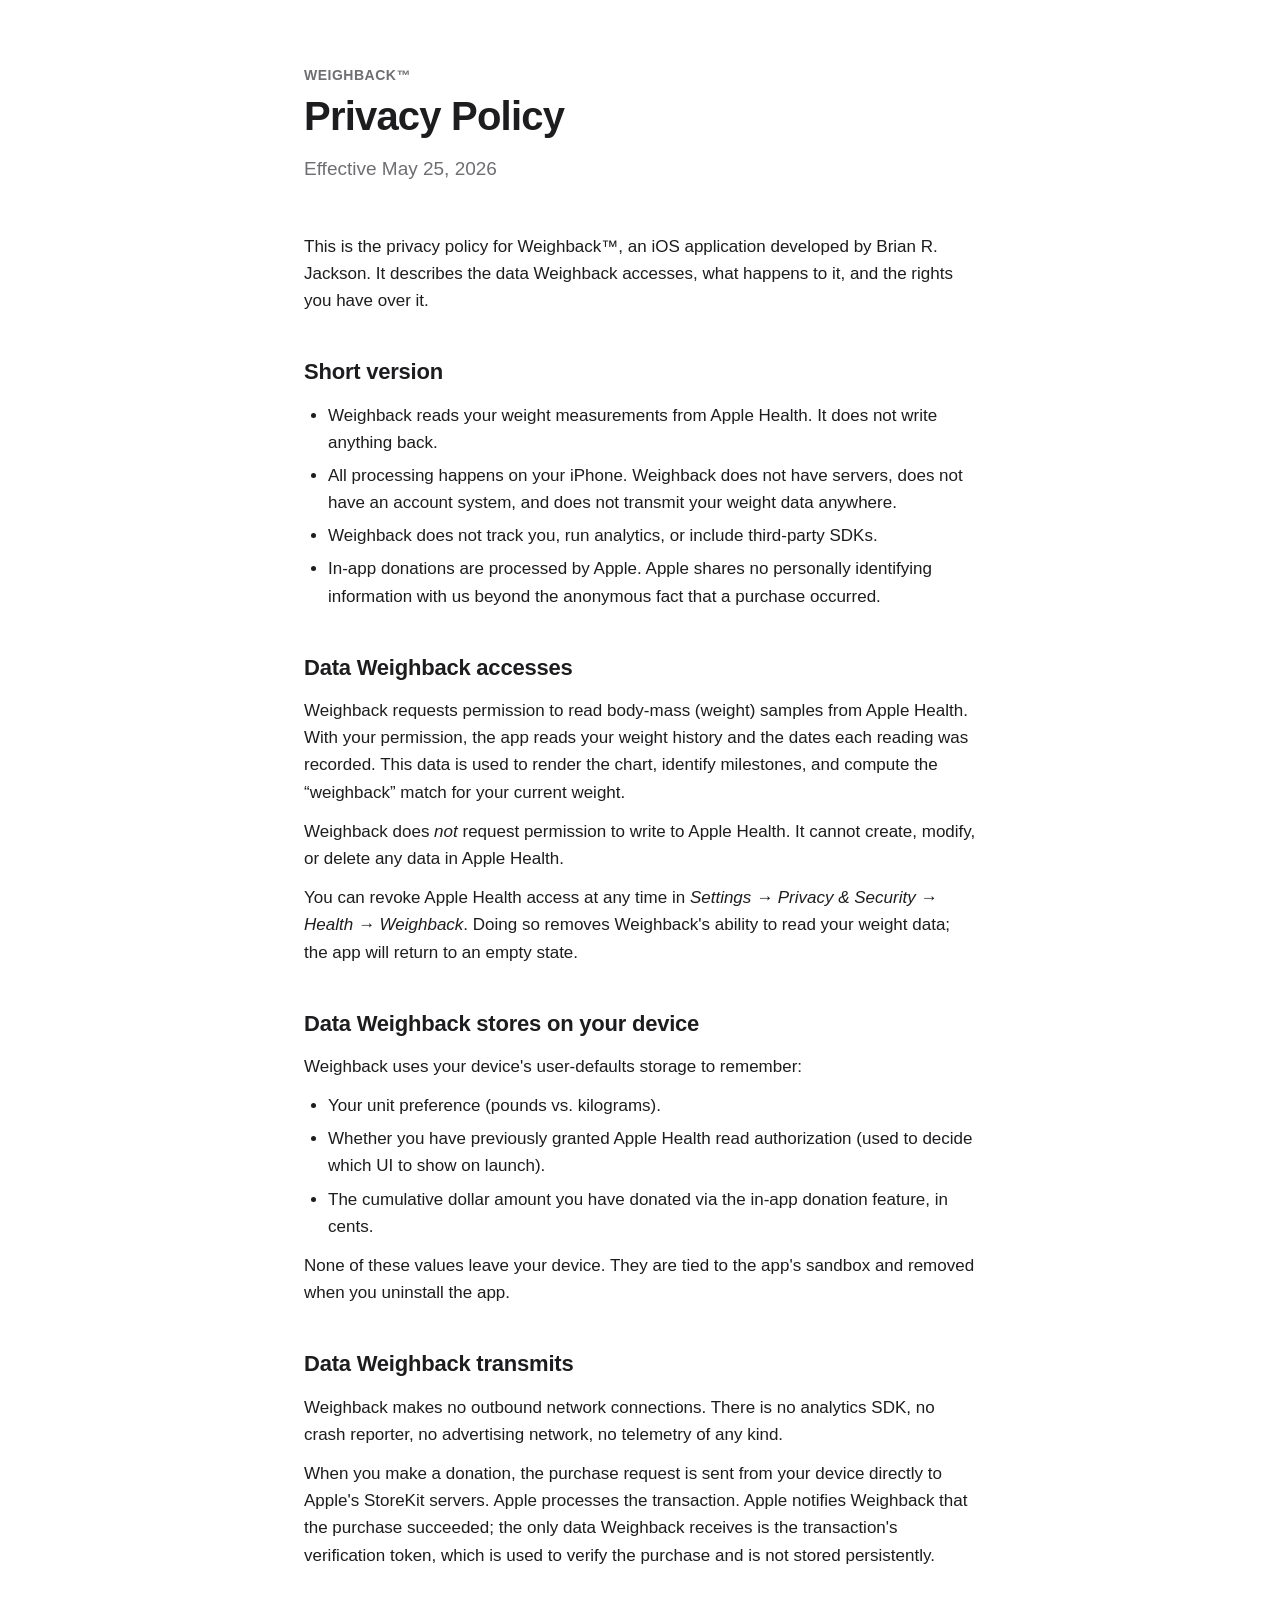
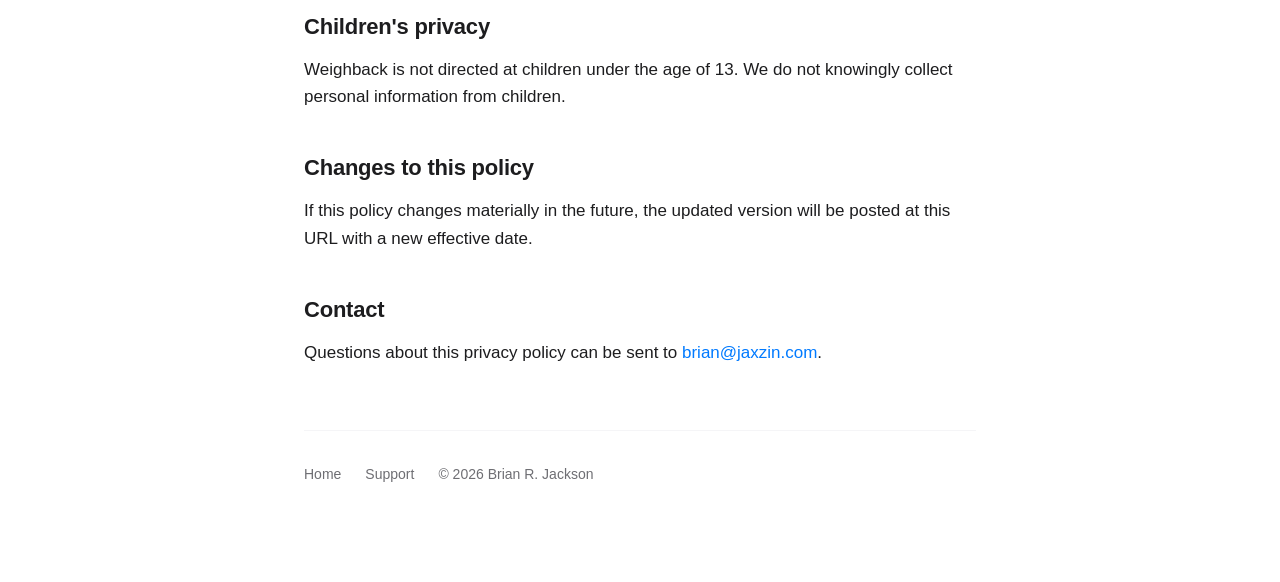
==== privacy.html @ e4a1cb47 "Initial site: landing, privacy policy, support page Three static pages served at weighback.app (CNAM" ====
<!doctype html>
<html lang="en">
<head>
  <meta charset="utf-8">
  <meta name="viewport" content="width=device-width, initial-scale=1">
  <title>Weighback &mdash; Privacy Policy</title>
  <link rel="stylesheet" href="style.css">
</head>
<body>
  <main>
    <header>
      <div class="brand">Weighback&trade;</div>
      <h1>Privacy Policy</h1>
      <p class="lead">Effective May 25, 2026</p>
    </header>

    <p>This is the privacy policy for Weighback&trade;, an iOS application developed by Brian R. Jackson. It describes the data Weighback accesses, what happens to it, and the rights you have over it.</p>

    <h2>Short version</h2>
    <ul>
      <li>Weighback reads your weight measurements from Apple Health. It does not write anything back.</li>
      <li>All processing happens on your iPhone. Weighback does not have servers, does not have an account system, and does not transmit your weight data anywhere.</li>
      <li>Weighback does not track you, run analytics, or include third-party SDKs.</li>
      <li>In-app donations are processed by Apple. Apple shares no personally identifying information with us beyond the anonymous fact that a purchase occurred.</li>
    </ul>

    <h2>Data Weighback accesses</h2>
    <p>Weighback requests permission to read body-mass (weight) samples from Apple Health. With your permission, the app reads your weight history and the dates each reading was recorded. This data is used to render the chart, identify milestones, and compute the &ldquo;weighback&rdquo; match for your current weight.</p>
    <p>Weighback does <em>not</em> request permission to write to Apple Health. It cannot create, modify, or delete any data in Apple Health.</p>
    <p>You can revoke Apple Health access at any time in <em>Settings &rarr; Privacy &amp; Security &rarr; Health &rarr; Weighback</em>. Doing so removes Weighback's ability to read your weight data; the app will return to an empty state.</p>

    <h2>Data Weighback stores on your device</h2>
    <p>Weighback uses your device's user-defaults storage to remember:</p>
    <ul>
      <li>Your unit preference (pounds vs. kilograms).</li>
      <li>Whether you have previously granted Apple Health read authorization (used to decide which UI to show on launch).</li>
      <li>The cumulative dollar amount you have donated via the in-app donation feature, in cents.</li>
    </ul>
    <p>None of these values leave your device. They are tied to the app's sandbox and removed when you uninstall the app.</p>

    <h2>Data Weighback transmits</h2>
    <p>Weighback makes no outbound network connections. There is no analytics SDK, no crash reporter, no advertising network, no telemetry of any kind.</p>
    <p>When you make a donation, the purchase request is sent from your device directly to Apple's StoreKit servers. Apple processes the transaction. Apple notifies Weighback that the purchase succeeded; the only data Weighback receives is the transaction's verification token, which is used to verify the purchase and is not stored persistently.</p>

    <h2>Children's privacy</h2>
    <p>Weighback is not directed at children under the age of 13. We do not knowingly collect personal information from children.</p>

    <h2>Changes to this policy</h2>
    <p>If this policy changes materially in the future, the updated version will be posted at this URL with a new effective date.</p>

    <h2>Contact</h2>
    <p>Questions about this privacy policy can be sent to <a href="mailto:brian@jaxzin.com">brian@jaxzin.com</a>.</p>

    <nav class="footer">
      <a href="index.html">Home</a>
      <a href="support.html">Support</a>
      <span>&copy; 2026 Brian R. Jackson</span>
    </nav>
  </main>
</body>
</html>
---- style.css ----
:root {
  --text: #1d1d1f;
  --text-secondary: #6e6e73;
  --bg: #ffffff;
  --bg-secondary: #f5f5f7;
  --blue: #007aff;
  --purple: #af52de;
  --red: #ff3b30;
  --max-width: 720px;
}

@media (prefers-color-scheme: dark) {
  :root {
    --text: #f5f5f7;
    --text-secondary: #98989d;
    --bg: #000000;
    --bg-secondary: #1c1c1e;
  }
}

* { box-sizing: border-box; }

html, body {
  margin: 0;
  padding: 0;
  font-family: -apple-system, BlinkMacSystemFont, "SF Pro Text", "Helvetica Neue", Helvetica, Arial, sans-serif;
  font-size: 17px;
  line-height: 1.6;
  color: var(--text);
  background: var(--bg);
  -webkit-font-smoothing: antialiased;
}

main {
  max-width: var(--max-width);
  margin: 0 auto;
  padding: 64px 24px 96px;
}

header {
  margin-bottom: 48px;
}

header .brand {
  font-size: 14px;
  font-weight: 600;
  letter-spacing: 0.5px;
  text-transform: uppercase;
  color: var(--text-secondary);
}

h1 {
  font-family: -apple-system, BlinkMacSystemFont, "SF Pro Rounded", "SF Pro Text", sans-serif;
  font-size: 40px;
  font-weight: 700;
  letter-spacing: -0.02em;
  line-height: 1.1;
  margin: 8px 0 16px;
}

h2 {
  font-size: 22px;
  font-weight: 600;
  letter-spacing: -0.01em;
  margin-top: 40px;
  margin-bottom: 12px;
}

p { margin: 12px 0; }

p.lead {
  font-size: 19px;
  color: var(--text-secondary);
  margin-bottom: 32px;
}

a { color: var(--blue); text-decoration: none; }
a:hover { text-decoration: underline; }

ul, ol { padding-left: 24px; margin: 12px 0; }
li { margin: 6px 0; }

code, pre {
  font-family: ui-monospace, "SF Mono", Menlo, Monaco, monospace;
  font-size: 0.92em;
  background: var(--bg-secondary);
  padding: 1px 6px;
  border-radius: 4px;
}

nav.footer {
  margin-top: 64px;
  padding-top: 32px;
  border-top: 1px solid var(--bg-secondary);
  font-size: 14px;
  color: var(--text-secondary);
  display: flex;
  gap: 24px;
  flex-wrap: wrap;
}

nav.footer a { color: var(--text-secondary); }

.heart { color: var(--red); }
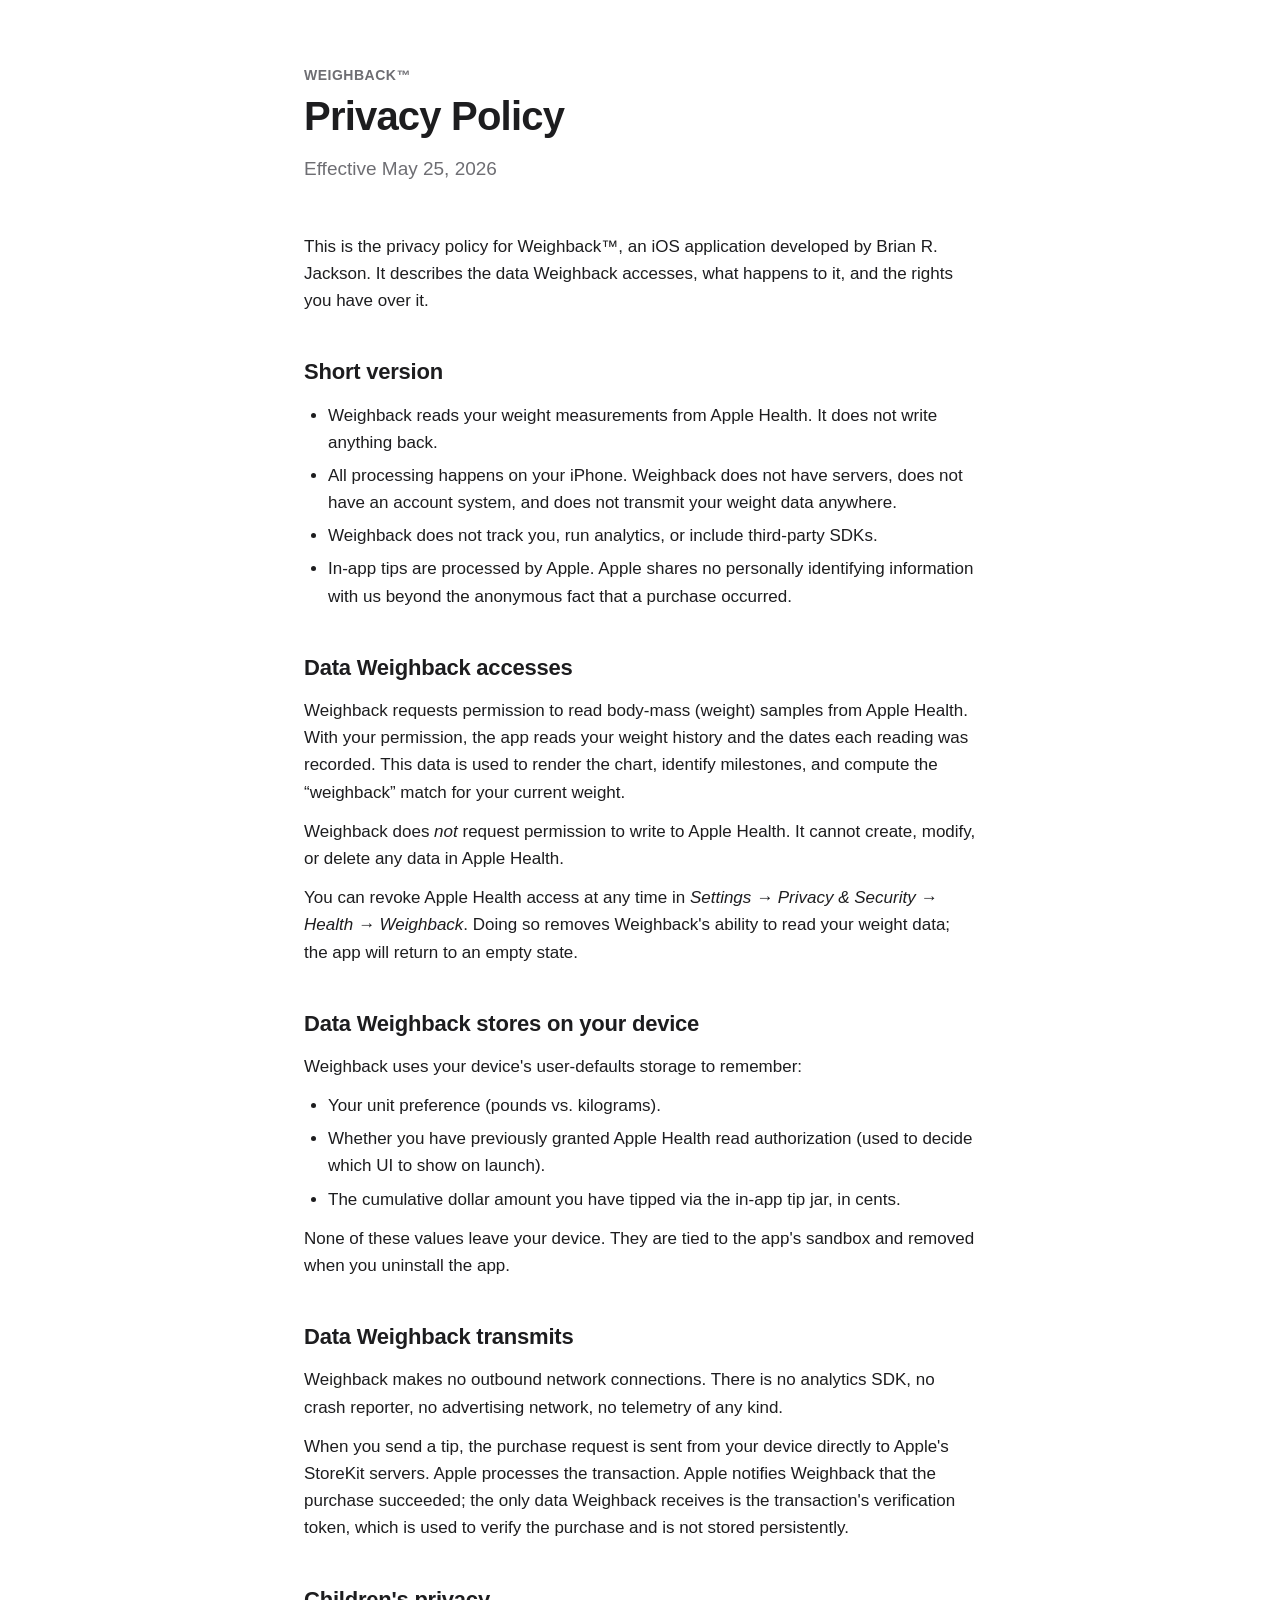
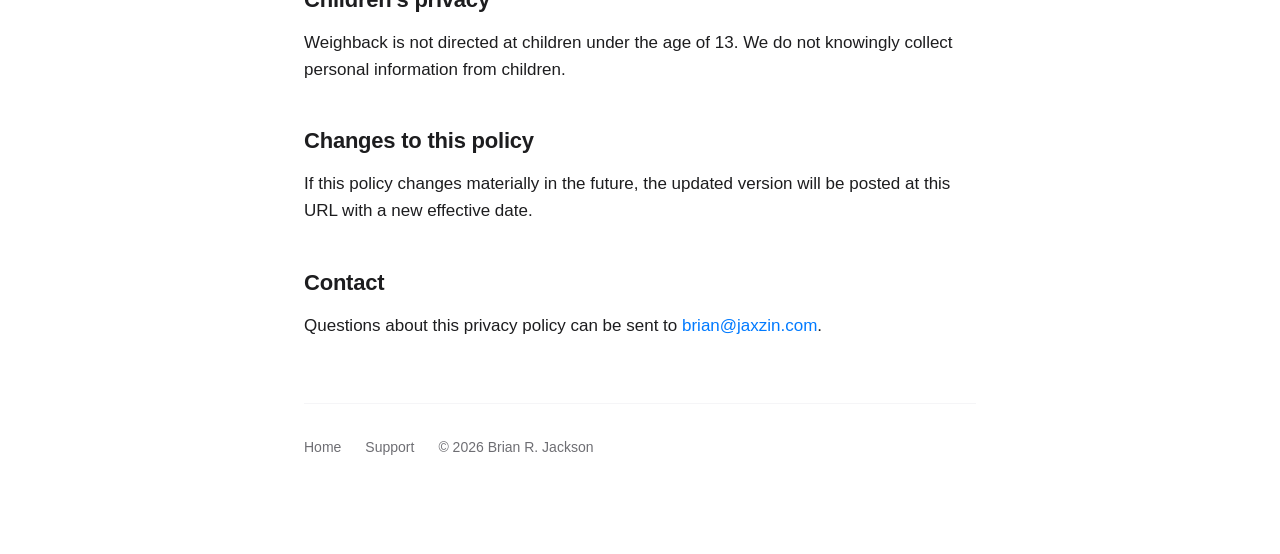
==== commit c6a03259: "content: rename "donation"/"donate" to "tip" Apple App Store Review Guideline 3.2.1(vi) reserves "do" ====
--- a/privacy.html
+++ b/privacy.html
@@ -21,7 +21,7 @@
       <li>Weighback reads your weight measurements from Apple Health. It does not write anything back.</li>
       <li>All processing happens on your iPhone. Weighback does not have servers, does not have an account system, and does not transmit your weight data anywhere.</li>
       <li>Weighback does not track you, run analytics, or include third-party SDKs.</li>
-      <li>In-app donations are processed by Apple. Apple shares no personally identifying information with us beyond the anonymous fact that a purchase occurred.</li>
+      <li>In-app tips are processed by Apple. Apple shares no personally identifying information with us beyond the anonymous fact that a purchase occurred.</li>
     </ul>
 
     <h2>Data Weighback accesses</h2>
@@ -34,13 +34,13 @@
     <ul>
       <li>Your unit preference (pounds vs. kilograms).</li>
       <li>Whether you have previously granted Apple Health read authorization (used to decide which UI to show on launch).</li>
-      <li>The cumulative dollar amount you have donated via the in-app donation feature, in cents.</li>
+      <li>The cumulative dollar amount you have tipped via the in-app tip jar, in cents.</li>
     </ul>
     <p>None of these values leave your device. They are tied to the app's sandbox and removed when you uninstall the app.</p>
 
     <h2>Data Weighback transmits</h2>
     <p>Weighback makes no outbound network connections. There is no analytics SDK, no crash reporter, no advertising network, no telemetry of any kind.</p>
-    <p>When you make a donation, the purchase request is sent from your device directly to Apple's StoreKit servers. Apple processes the transaction. Apple notifies Weighback that the purchase succeeded; the only data Weighback receives is the transaction's verification token, which is used to verify the purchase and is not stored persistently.</p>
+    <p>When you send a tip, the purchase request is sent from your device directly to Apple's StoreKit servers. Apple processes the transaction. Apple notifies Weighback that the purchase succeeded; the only data Weighback receives is the transaction's verification token, which is used to verify the purchase and is not stored persistently.</p>
 
     <h2>Children's privacy</h2>
     <p>Weighback is not directed at children under the age of 13. We do not knowingly collect personal information from children.</p>
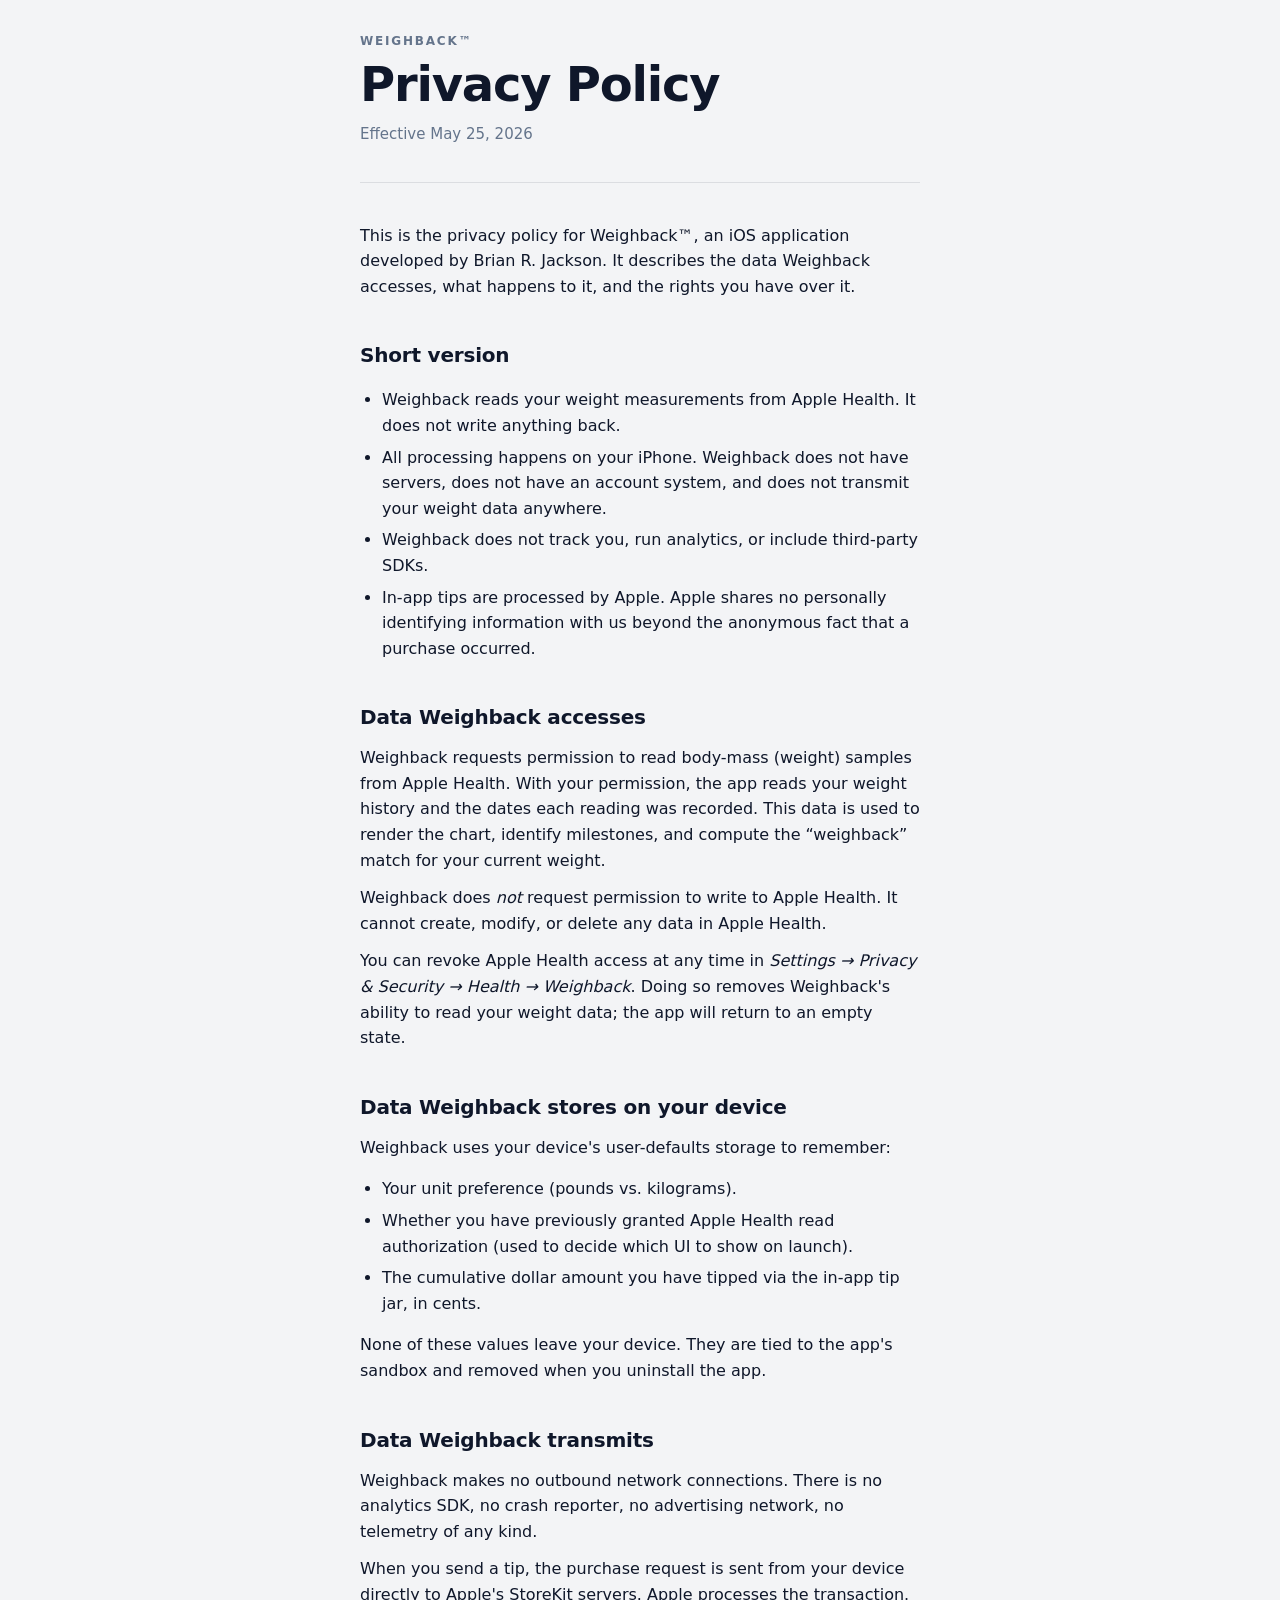
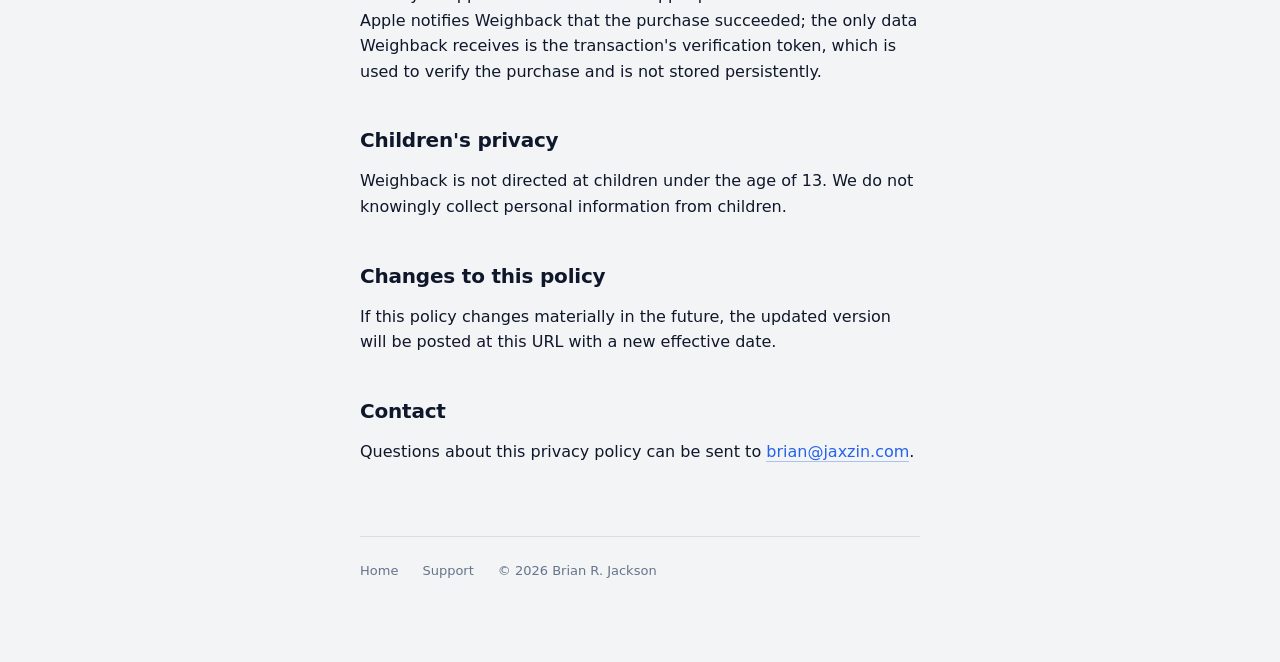
==== commit 62a70d82: "feat: redesign with iPhone/iPad device showcase + screen recordings - iPhone (portrait) in front, iP" ====
--- a/privacy.html
+++ b/privacy.html
@@ -6,8 +6,9 @@
   <title>Weighback &mdash; Privacy Policy</title>
   <link rel="stylesheet" href="style.css">
 </head>
-<body>
-  <main>
+<body class="prose" data-mode="system">
+  <script>try { document.body.dataset.mode = localStorage.getItem('wb-mode') || 'system'; } catch (_) {}</script>
+  <main class="shell">
     <header>
       <div class="brand">Weighback&trade;</div>
       <h1>Privacy Policy</h1>
--- a/style.css
+++ b/style.css
@@ -1,104 +1,113 @@
+/* Weighback — prose pages (privacy, support).
+   Matches index.html's slate + electric-blue palette and supports
+   light / dark / system color schemes. */
+
 :root {
-  --text: #1d1d1f;
-  --text-secondary: #6e6e73;
-  --bg: #ffffff;
-  --bg-secondary: #f5f5f7;
-  --blue: #007aff;
-  --purple: #af52de;
-  --red: #ff3b30;
-  --max-width: 720px;
+  color-scheme: light dark;
+  --sans:  -apple-system, BlinkMacSystemFont, "SF Pro Display", "SF Pro Text", "Inter", system-ui, sans-serif;
+  --paper: #f3f4f6;
+  --ink:   #0f172a;
+  --ink-2: #64748b;
+  --line:  rgba(15,23,42,0.10);
+  --accent:#2563eb;
+  --max:   640px;
 }
-
+body[data-mode="dark"] {
+  --paper: #0b1220;
+  --ink:   #e2e8f0;
+  --ink-2: #8896ab;
+  --line:  rgba(255,255,255,0.10);
+  --accent:#60a5fa;
+}
 @media (prefers-color-scheme: dark) {
-  :root {
-    --text: #f5f5f7;
-    --text-secondary: #98989d;
-    --bg: #000000;
-    --bg-secondary: #1c1c1e;
+  body[data-mode="system"] {
+    --paper: #0b1220;
+    --ink:   #e2e8f0;
+    --ink-2: #8896ab;
+    --line:  rgba(255,255,255,0.10);
+    --accent:#60a5fa;
   }
 }
 
 * { box-sizing: border-box; }
-
 html, body {
   margin: 0;
   padding: 0;
-  font-family: -apple-system, BlinkMacSystemFont, "SF Pro Text", "Helvetica Neue", Helvetica, Arial, sans-serif;
-  font-size: 17px;
+  background: var(--paper);
+  color: var(--ink);
+  font-family: var(--sans);
+  font-size: 16px;
   line-height: 1.6;
-  color: var(--text);
-  background: var(--bg);
   -webkit-font-smoothing: antialiased;
+  transition: background .35s, color .35s;
 }
 
-main {
-  max-width: var(--max-width);
+body.prose .shell {
+  max-width: var(--max);
   margin: 0 auto;
-  padding: 64px 24px 96px;
+  padding: 32px clamp(20px, 4vw, 40px) 80px;
 }
 
-header {
-  margin-bottom: 48px;
+body.prose header {
+  margin-bottom: 40px;
+  padding-bottom: 24px;
+  border-bottom: 1px solid var(--line);
 }
-
-header .brand {
-  font-size: 14px;
+body.prose .brand {
+  font-size: 12px;
   font-weight: 600;
-  letter-spacing: 0.5px;
+  letter-spacing: 0.15em;
   text-transform: uppercase;
-  color: var(--text-secondary);
+  color: var(--ink-2);
 }
-
-h1 {
-  font-family: -apple-system, BlinkMacSystemFont, "SF Pro Rounded", "SF Pro Text", sans-serif;
-  font-size: 40px;
-  font-weight: 700;
-  letter-spacing: -0.02em;
-  line-height: 1.1;
-  margin: 8px 0 16px;
+body.prose h1 {
+  font-weight: 600;
+  font-size: clamp(34px, 5vw, 48px);
+  letter-spacing: -0.025em;
+  line-height: 1.05;
+  margin: 8px 0 0;
 }
-
-h2 {
-  font-size: 22px;
+body.prose p.lead {
+  color: var(--ink-2);
+  margin-top: 12px;
+  font-size: 15px;
+}
+body.prose h2 {
   font-weight: 600;
+  font-size: 20px;
   letter-spacing: -0.01em;
-  margin-top: 40px;
-  margin-bottom: 12px;
+  margin: 40px 0 8px;
+  color: var(--ink);
 }
-
-p { margin: 12px 0; }
-
-p.lead {
-  font-size: 19px;
-  color: var(--text-secondary);
-  margin-bottom: 32px;
+body.prose p { margin: 12px 0; }
+body.prose a {
+  color: var(--accent);
+  text-decoration: none;
+  border-bottom: 1px solid color-mix(in srgb, var(--accent) 35%, transparent);
 }
-
-a { color: var(--blue); text-decoration: none; }
-a:hover { text-decoration: underline; }
-
-ul, ol { padding-left: 24px; margin: 12px 0; }
-li { margin: 6px 0; }
-
-code, pre {
-  font-family: ui-monospace, "SF Mono", Menlo, Monaco, monospace;
+body.prose a:hover { border-bottom-color: var(--accent); }
+body.prose ul, body.prose ol { padding-left: 22px; }
+body.prose li { margin: 6px 0; }
+body.prose code {
+  font-family: ui-monospace, "SF Mono", Menlo, monospace;
   font-size: 0.92em;
-  background: var(--bg-secondary);
+  background: color-mix(in srgb, var(--ink) 6%, transparent);
   padding: 1px 6px;
   border-radius: 4px;
 }
 
-nav.footer {
-  margin-top: 64px;
-  padding-top: 32px;
-  border-top: 1px solid var(--bg-secondary);
-  font-size: 14px;
-  color: var(--text-secondary);
+body.prose nav.footer {
+  margin-top: 72px;
+  padding-top: 24px;
+  border-top: 1px solid var(--line);
   display: flex;
   gap: 24px;
   flex-wrap: wrap;
+  font-size: 13px;
+  color: var(--ink-2);
 }
-
-nav.footer a { color: var(--text-secondary); }
-
-.heart { color: var(--red); }
+body.prose nav.footer a {
+  color: var(--ink-2);
+  border-bottom: 0;
+}
+body.prose nav.footer a:hover { color: var(--accent); }
